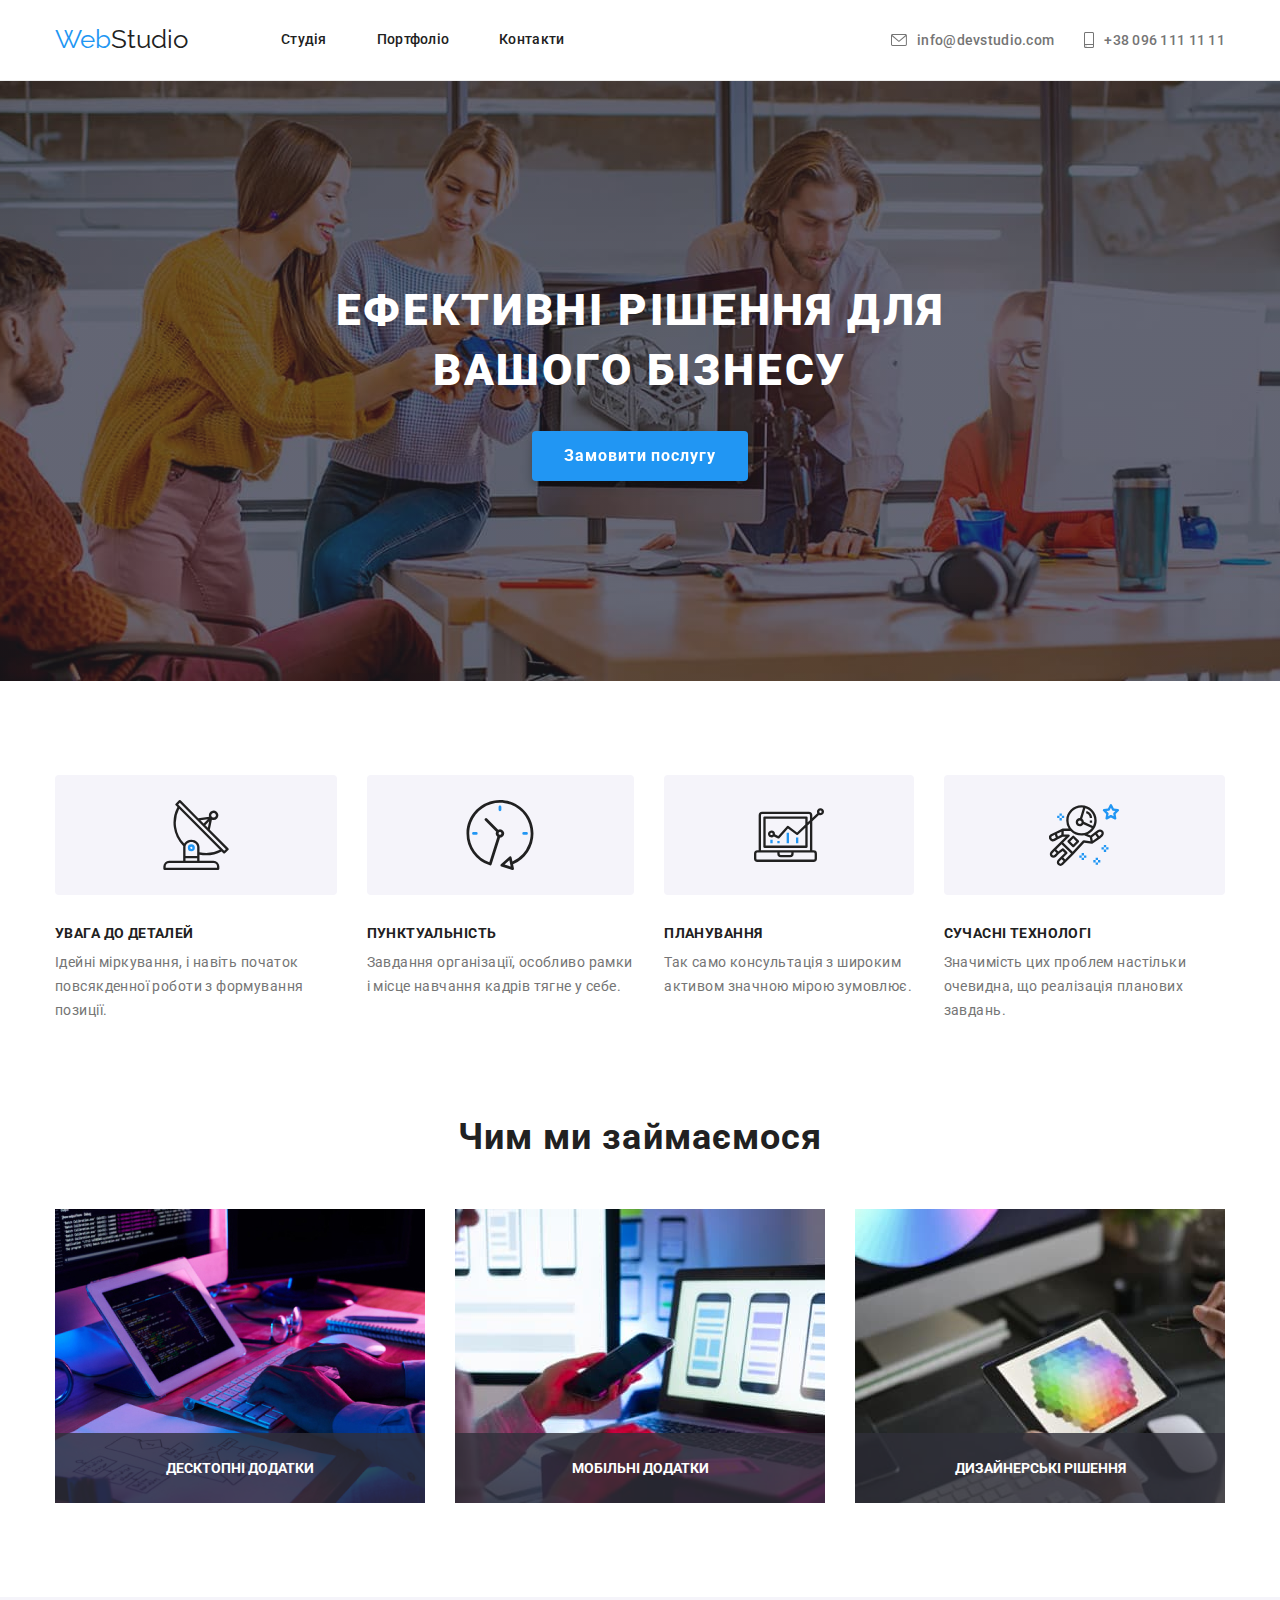
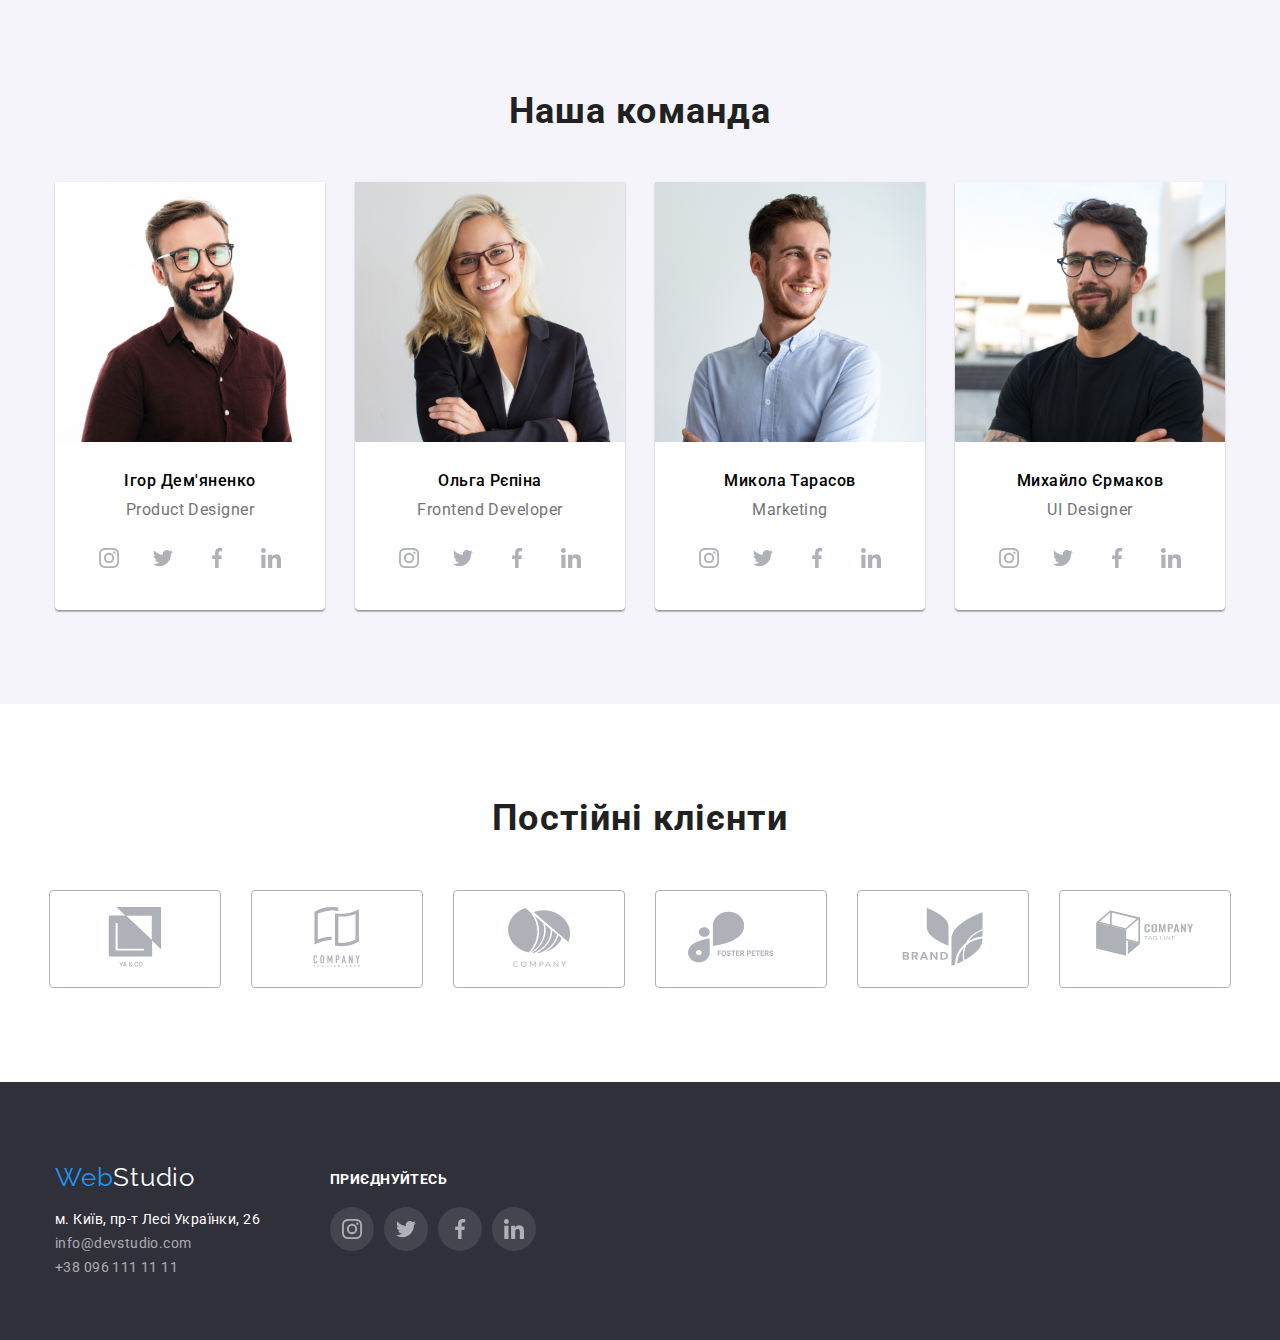
==== index.html @ 9980bf6d "нова домашня робота" ====
<!DOCTYPE html>
<html lang="uk">

<head>
  <meta charset="UTF-8" />
  <meta http-equiv="X-UA-Compatible" content="IE=edge" />
  <meta name="viewport" content="width=device-width, initial-scale=1.0" />
  <title>Студія</title>
  <link rel="stylesheet"
    href="https://cdnjs.cloudflare.com/ajax/libs/modern-normalize/1.1.0/modern-normalize.min.css" />
  <link rel="stylesheet" href="./CSS/styles.css" />
  <link href="https://fonts.googleapis.com/css2?family=Raleway:wght@700&family=Roboto:wght@400;500;700;900&display=swap"
    rel="stylesheet" />
</head>

<body class="body">
  <header class="header">
    <div class="container">
      <section class="header-section">
        <a href="/" class="header-logo"> <span class="header-logo-web">Web</span>Studio </a>
        <nav class="header-position">
          <ul class="header-nav">
            <li>
              <a href="./index.html" class="header-nav-link header-link-after">Студія</a>
            </li>
            <li>
              <a href="./portfolio.html" class="header-nav-link header-link-after">Портфоліо</a>
            </li>
            <li>
              <a href="#" class="header-nav-link header-link-after">Контакти</a>
            </li>
          </ul>
        </nav>
        <ul class="header-contacts">
          <li class="header-contacts-img">
            <a href="mailto:info@devstudio.com" class="header-contacts-link">
              <svg width="16" height="12" class="header-contacts-svg">
                <use href="./images/icons.svg#icon-envelope"></use>
              </svg>
              info@devstudio.com
            </a>
          </li>
          <li class="header-contacts-img">
            <a href="tel:+380961111111" class="header-contacts-link">
              <svg width="10" height="16" class="header-contacts-svg">
                <use href="./images/icons.svg#icon-smartphone"></use>
              </svg>
              +38 096 111 11 11</a>
          </li>
        </ul>
      </section>
    </div>
  </header>
  <main>
    <section class="main-title">
      <div class="container">
        <h1 class="title-h">Ефективні рішення для вашого бізнесу</h1>
        <button type="button" class="main-title-button" data-modal-open>Замовити послугу</button>
      </div>
    </section>

    <section class="main-benefits section">
      <div class="container">
        <h2 class="visually-hidden">Наші переваги</h2>
        <ul class="main-benefits-list">
          <li>
            <div class="benefits-icons">
              <svg width="70" height="70">
                <use href="./images/icons.svg#icon-antenna"></use>
              </svg>
            </div>
            <h3 class="main-benefits-title">УВАГА ДО ДЕТАЛЕЙ</h3>
            <p class="main-benefits-title-paragraph">
              Iдейні міркування, і навіть початок повсякденної роботи з формування позиції.
            </p>
          </li>
          <li>
            <div class="benefits-icons">
              <svg width="70" height="70">
                <use href="./images/icons.svg#icon-clock"></use>
              </svg>
            </div>
            <h3 class="main-benefits-title">ПУНКТУАЛЬНІСТЬ</h3>
            <p class="main-benefits-title-paragraph">
              Завдання організації, особливо рамки і місце навчання кадрів тягне у себе.
            </p>
          </li>
          <li>
            <div class="benefits-icons">
              <svg width="70" height="70">
                <use href="./images/icons.svg#icon-diagram"></use>
              </svg>
            </div>
            <h3 class="main-benefits-title">ПЛАНУВАННЯ</h3>
            <p class="main-benefits-title-paragraph">
              Так само консультація з широким активом значною мірою зумовлює.
            </p>
          </li>
          <li>
            <div class="benefits-icons">
              <svg width="70" height="70">
                <use href="./images/icons.svg#icon-astronaut"></use>
              </svg>
            </div>
            <h3 class="main-benefits-title">СУЧАСНІ ТЕХНОЛОГІ</h3>
            <p class="main-benefits-title-paragraph">
              Значимість цих проблем настільки очевидна, що реалізація планових завдань.
            </p>
          </li>
        </ul>
      </div>
    </section>
    <section class="section we-do">
      <div class="container">
        <h2 class="section-h">Чим ми займаємося</h2>
        <ul class="main-list">
          <li class="we-do-list">
            <img src="images/box1(1).jpg" alt="пише код" width="370"  />
            <h3 class="list-hover ">Десктопні додатки</h3>
          </li>
          <li class="we-do-list">
            <img src="images/box2.jpg" alt="дивиться в телефон" width="370" />
            <h3 class="list-hover">Мобільні додатки</h3>
          </li>
          <li class="we-do-list">
            <img src="images/box3.jpg" alt="тримає планшет" width="370" />
            <h3 class="list-hover">Дизайнерські рішення</h3>
          </li>
        </ul>
      </div>
    </section>
    <section class="section main-team">
      <div class="container">
        <h2 class="section-h">Наша команда</h2>
        <ul class="main-list">
          <li class="team-list-box">
            <img src="images/igor.jpg" alt="igor" width="270" />
            <h3 class="main-team-name">Ігор Дем'яненко</h3>
            <p class="main-team-position">Product Designer</p>
            <div class="main-team-social">
              <div>
                <a href="#" class="main-team-container">
                  <svg width="20" height="20">
                    <use href="./images/icons.svg#icon-instagram" class="team-icon"></use>
                  </svg>
                </a>
              </div>
              <div>
                <a href="#" class="main-team-container">
                  <svg width="20" height="20">
                    <use href="./images/icons.svg#icon-twitter" class="team-icon"></use>
                  </svg>
                </a>
              </div>
              <div>
                <a href="#" class="main-team-container">
                  <svg width="20" height="20">
                    <use href="./images/icons.svg#icon-facebook" class="team-icon"></use>
                  </svg>
                </a>
              </div>
              <div>
                <a href="#" class="main-team-container">
                  <svg width="20" height="20">
                    <use href="./images/icons.svg#icon-linkedin" class="team-icon"></use>
                  </svg>
                </a>
              </div>
            </div>
          </li>
          <li class="team-list-box">
            <img src="images/olga.jpg" alt="olga" width="270" />
            <h3 class="main-team-name">Ольга Рєпіна</h3>
            <p class="main-team-position">Frontend Developer</p>
            <div class="main-team-social">
              <div>
                <a href="#" class="main-team-container">
                  <svg width="20" height="20">
                    <use href="./images/icons.svg#icon-instagram" class="team-icon"></use>
                  </svg>
                </a>
              </div>
              <div>
                <a href="#" class="main-team-container">
                  <svg width="20" height="20">
                    <use href="./images/icons.svg#icon-twitter" class="team-icon"></use>
                  </svg>
                </a>
              </div>
              <div>
                <a href="#" class="main-team-container">
                  <svg width="20" height="20">
                    <use href="./images/icons.svg#icon-facebook" class="team-icon"></use>
                  </svg>
                </a>
              </div>
              <div>
                <a href="#" class="main-team-container">
                  <svg width="20" height="20">
                    <use href="./images/icons.svg#icon-linkedin" class="team-icon"></use>
                  </svg>
                </a>
              </div>
            </div>
          </li>
          <li class="team-list-box">
            <img src="images/mukola.jpg" alt="mukola" width="270" />
            <h3 class="main-team-name">Микола Тарасов</h3>
            <p class="main-team-position">Marketing</p>
            <div class="main-team-social">
              <div>
                <a href="#" class="main-team-container">
                  <svg width="20" height="20">
                    <use href="./images/icons.svg#icon-instagram" class="team-icon"></use>
                  </svg>
                </a>
              </div>
              <div>
                <a href="#" class="main-team-container">
                  <svg width="20" height="20">
                    <use href="./images/icons.svg#icon-twitter" class="team-icon"></use>
                  </svg>
                </a>
              </div>
              <div>
                <a href="#" class="main-team-container">
                  <svg width="20" height="20">
                    <use href="./images/icons.svg#icon-facebook" class="team-icon"></use>
                  </svg>
                </a>
              </div>
              <div>
                <a href="#" class="main-team-container">
                  <svg width="20" height="20">
                    <use href="./images/icons.svg#icon-linkedin" class="team-icon"></use>
                  </svg>
                </a>
              </div>
            </div>
          </li>
          <li class="team-list-box">
            <img src="images/misha.jpg" alt="misha" width="270" />
            <h3 class="main-team-name">Михайло Єрмаков</h3>
            <p class="main-team-position">UI Designer</p>
            <div class="main-team-social">
              <div>
                <a href="#" class="main-team-container">
                  <svg width="20" height="20">
                    <use href="./images/icons.svg#icon-instagram" class="team-icon"></use>
                  </svg>
                </a>
              </div>
              <div>
                <a href="#" class="main-team-container">
                  <svg width="20" height="20">
                    <use href="./images/icons.svg#icon-twitter" class="team-icon"></use>
                  </svg>
                </a>
              </div>
              <div>
                <a href="#" class="main-team-container">
                  <svg width="20" height="20">
                    <use href="./images/icons.svg#icon-facebook" class="team-icon"></use>
                  </svg>
                </a>
              </div>
              <div>
                <a href="#" class="main-team-container">
                  <svg width="20" height="20">
                    <use href="./images/icons.svg#icon-linkedin" class="team-icon"></use>
                  </svg>
                </a>
              </div>
            </div>
          </li>
        </ul>
      </div>
    </section>
    <section class="section">
      <div class="container">
        <h2 class="section-h">Постійні клієнти</h2>
        <ul class="logo-icon">
          <li class="logo-border">
            <svg width="106" height="60">
              <use href="./images/icons.svg#icon-yaco"></use>
            </svg>
          </li>
          <li class="logo-border">
            <svg width="106" height="60">
              <use href="./images/icons.svg#icon-tagline"></use>
            </svg>
          </li>
          <li class="logo-border">
            <svg width="106" height="60">
              <use href="./images/icons.svg#icon-company"></use>
            </svg>
          </li>
          <li class="logo-border">
            <svg width="106" height="60">
              <use href="./images/icons.svg#icon-foster"></use>
            </svg>
          </li>
          <li class="logo-border">
            <svg width="106" height="60">
              <use href="./images/icons.svg#icon-brand"></use>
            </svg>
          </li>
          <li class="logo-border">
            <svg width="106" height="60">
              <use href="./images/icons.svg#icon-company-tag"></use>
            </svg>
          </li>
        </ul>
      </div>
    </section>
  </main>

  <footer class="footer">
    <div class="container container-footer">

      <address class="footer-address">
        <a href="/" class="footer-link"> <span class="footer-web">Web</span>Studio </a>
        <ul class="footer-list">
          <li>
            <a href="https://goo.gl/maps/Bems6BewsbCnmsFR9" class="footer-list-adres">м. Київ, пр-т Лесі Українки,
              26</a>
          </li>
          <li>
            <a href="mailto:info@devstudio.com" class="footer-list-contacts">info@devstudio.com</a>
          </li>
          <li><a href="tel:+380961111111" class="footer-list-contacts">+38 096 111 11 11</a></li>
        </ul>
      </address>
      <div>
        <h3 class="footer-title">приєднуйтесь</h3>
        <ul class="footer-social">
          <li>
            <a href="#" class="footer-container">
              <svg width="20" height="20">
                <use href="./images/icons.svg#icon-instagram" class="team-icon"></use>
              </svg>
            </a>
          </li>
          <li>
            <a href="#" class="footer-container">
              <svg width="20" height="20">
                <use href="./images/icons.svg#icon-twitter" class="team-icon"></use>
              </svg>
            </a>
          </li>
          <li>
            <a href="#" class="footer-container"">
              <svg width=" 20" height="20">
              <use href="./images/icons.svg#icon-facebook" class="team-icon"></use>
              </svg>
            </a>
          </li>
          <li>
            <a href="#" class="footer-container">
              <svg width="20" height="20">
                <use href="./images/icons.svg#icon-linkedin" class="team-icon"></use>
              </svg>
            </a>
          </li>
      </div>
    </div>

  </footer>
  <div class="backdrop is-hidden"data-modal>
  <div class="window">
    <button class="window-bottom" data-modal-close>
      <svg width="11" heigth="11">
        <use href="./images/icons.svg#icon-vector"></use>
      </svg>
    </button>
  </div>
  </div>
  <script src="./js/modal.js"></script>
</body>

</html>
---- CSS/styles.css ----
:root {
  --blue-color: #2196f3;
  --black-color: #212121;
  --gray-color: #757575;
  --white-color: #ffffff;
  --title-color: #2f303a;
  --team-color: #f5f4fa;
  --footer-mail-tel-color: rgba(255, 255, 255, 0.6);
  --type-footer-logo: 'Raleway';
  --font-family-ronoto: 'Roboto', sans-serif;
  --border-color: #ececec;
  --team-color-fon: rgba(47, 48, 58, 0.4);
  --team-icon-color:#AFB1B8;
  --footer-icon-background:rgba(255, 255, 255, 0.1);
  --time-hover:cubic-bezier(0.4, 0, 0.2, 1);
}
.body {
  font-family: var(--font-family-ronoto);
  font-style: normal;
}
h1,
h2,
h3,
p,
ul,
a {
  padding: 0px;
  margin: 0px;
}
ul{
   list-style: none;
}
/* HEADER */
.header {
  border-bottom: 1px solid var(--border-color);
}
.header-position {
  flex-grow: 3;
}
.header-section {
  display: flex;
  align-items: center;
  justify-content: space-around;
}
.container {
  max-width: 1200px;
  padding-left: 15px;
  padding-right: 15px;
  margin-left: auto;
  margin-right: auto;
}

.header-nav {
  position: relative;
  list-style: none;
  display: flex;
  margin-left: 93px;
  
}
.header-nav li {
  margin-right: 50px;
}
.header-nav-link:hover,
.header-contacts-link:hover{
  color: var(--blue-color);
}
.header-link-after:hover::after{
  opacity:1;
}

.header-contacts-link:hover .header-contacts-svg{
  fill: var(--blue-color);
}
.header-link-after::after{
  display:block;
  opacity: 0;
  transition: opacity 250ms var(--time-hover);
  position: absolute;
  width: 100%;
  height: 4px;
  left: 0;
  bottom: -1px;
  background-color: var(--blue-color);
  content:'';
  border-radius: 2px;
}


.header-nav-link {
  padding: 32px 0;
  position: relative;
  font-weight: 500;
  text-decoration: none;
  font-size: 14px;
  line-height: 1.42;
  color: var(--black-color);
  letter-spacing: 0.02em;
   transition: color 250ms var(--time-hover);
}
.header-logo-web {
  color: var(--blue-color);
}

.header-logo {
  margin-top: 24px;
  margin-bottom: 25px;

  margin-right: 0px;
  text-decoration: none;
  font-family: var(--type-footer-logo);
  font-size: 26px;
  line-height: 1.191;
  color: var(--black-color);
}

.header-contacts {
  list-style: none;
  font-weight: 500;
  display: flex;
  margin: 0 0 0 auto;
  gap: 30px;
}

.header-contacts-svg {
  margin-right: 10px;
  fill: var(--gray-color);
  
}

.header-contacts-img {
  display: flex;
  align-items: center;
  justify-content: center;
}
.header-contacts-link {
  display: flex;
  align-items: center;
  text-decoration: none;
  font-size: 14px;
  line-height: 1.142;
  color: var(--gray-color);
  letter-spacing: 0.02em;
   transition: color 250ms var(--time-hover);
}

/* MAIN*/

.main-title {
  max-width: 1600px;
  margin: 0 auto;
  padding-top: 200px;
  padding-bottom: 200px;
  background-color: var(--title-color);
  background-image: linear-gradient(to right, var(--team-color-fon), var(--team-color-fon)),
    url(../images/team-worling.jpg);
  background-repeat: no-repeat;
  background-size: cover;
  background-position: center;
}
.title-h {
  text-transform: uppercase;
  text-align: center;
  max-width: 696px;
  margin-top: 0;
  margin: 0 auto 30px;
  font-weight: 900;
  font-size: 44px;
  line-height: 1.363;
  color: var(--white-color);
  letter-spacing: 0.06em;
}
.main-title-button {
  display: block;
  padding: 10px 32px;
  margin: 0 auto;
  border-radius: 4px;
  border: 0px;
  font-family: var(--button-font-family);
  font-weight: 700;
  cursor: pointer;
  font-size: 16px;
  line-height: 1.875;
  letter-spacing: 0.06em;
  background-color: var(--blue-color);
  color: var(--white-color);
  filter: drop-shadow(0px 4px 4px rgba(0, 0, 0, 0.25));
}
.main-title-button:active{
  filter: drop-shadow(0px 12px 12px rgba(0, 0, 0, 0.25));
}
.visually-hidden {
  position: absolute;
  white-space: nowrap;
  width: 1px;
  height: 1px;
  overflow: hidden;
  border: 0;
  padding: 0;
  clip: rect(0 0 0 0);
  clip-path: inset(50%);
  margin: -1px;
}
.section {
  padding-top: 94px;
  padding-bottom: 94px;
}

.main-benefits-list {
  list-style: none;
  display: flex;
  gap: 30px;
}
.section-h {
  text-align: center;
  margin: 0 auto;
  font-size: 36px;
  line-height: 1.16;
  letter-spacing: 0.03em;
  color: var(--black-color);
}
.benefits-icons {
  padding: 25px 10px;
  display: flex;
  justify-content: center;
  align-items: center;
  background-color: var(--team-color);
  margin-bottom: 30px;
  border-radius: 4px;
}
.we-do {
  padding-top: 0px;
}

.main-benefits-title {
  margin-bottom: 10px;
  font-size: 14px;
  line-height: 1.142;
  color: var(--black-color);
  letter-spacing: 0.03em;
}
.main-benefits-title-paragraph {
  font-size: 14px;
  line-height: 1.714;
  color: var(--gray-color);
  letter-spacing: 0.03em;
}
.main-what-we-do-images {
  list-style: none;
  display: flex;
  gap: 30px;
  padding-top: 50px;
}
.main-team {
  background-color: var(--team-color);
  padding-bottom: 94px;
  padding-top: 94px;
}
.we-do-list{
  position: relative;
}
img {
display: block;
max-width: 100%;
height: auto;
}
.list-hover{
  width: 370px;
  height: 70px;
  left: 0;
  bottom: -0;
  font-size: 14px;
  line-height: 1.142;
  text-transform: uppercase;
  position: absolute;
  content:'';
  display: flex;
  align-items: center;
  justify-content: center;
  color: var(--white-color);
  background-color: rgba(47, 48, 58, 0.8);;
  transition: opacity 250ms var(--time-hover);
}

.main-list {
  list-style: none;
  display: flex;
  gap: 30px;
  padding-top: 50px;
}
.team-list-box {
  justify-content: center;
  border-radius: 0 0 4px 4px;
  box-shadow: 0px 1px 3px rgba(0, 0, 0, 0.12), 0px 1px 1px rgba(0, 0, 0, 0.14),
    0px 2px 1px rgba(0, 0, 0, 0.2);
  background-color: var(--white-color);
}
.main-team-name {
  padding: 30px 0 10px;
  text-align: center;
  font-weight: 500;
  font-size: 16px;
  line-height: 1.18;
  letter-spacing: 0.03em;
}
.main-team-position {
  padding-bottom: 16px;
  text-align: center;
  font-size: 16px;
  line-height: 1.18em;
  color: var(--gray-color);
  letter-spacing: 0.03em;
}
.main-team-social {
  height: 44px;
  gap: 10px;
  display: flex;
  align-items: center;
  justify-content: center;
  margin-bottom: 30px;
}
.main-team-container{
  display: flex;
  align-items: center;
  justify-content: center;
  width: 44px;
  height: 44px;
  border-radius: 50%;
  fill: var(--team-icon-color);
  transition: background-color,fill 250ms var(--time-hover);
}
.main-team-container:hover{
background-color: var(--blue-color);
fill: var(--white-color); 
}
.logo-icon{
  display: flex;
  align-items: center;
  justify-content: center;
  gap: 30px;
  padding-top:50px;
  
}
.logo-border{
  border: 1px solid var(--team-icon-color);
border-radius: 4px;
 padding: 16px 32px;
 fill:var(--team-icon-color);
  transition: border-color,fill 250ms var(--time-hover);
}
.logo-border:hover{
  border-color: var(--blue-color);
  fill: var(--blue-color);
}


/* FOOTER */
.footer {
  padding-top: 60px;
  padding-bottom: 60px;
  background-color: var(--title-color);
 
}
.footer-link {
  display:block;
  font-style: normal;
  list-style: none;
  margin-bottom: 15px;
  text-decoration: none;
  font-family: var(--type-footer-logo);
  font-size: 26px;
  line-height: 1.191;
  letter-spacing: 0.03em;
  color: var(--white-color);
}
.footer-web {
  color: var(--blue-color);
}

.footer-list {
  list-style: none;
  padding-bottom: 9px;
}
.footer-list:last-child {
  padding-bottom: 0;
}
.footer-address {
  padding-top: 20px;
  padding-right: 70px;
}

.footer-list-adres {
  font-style: normal;
  text-decoration: none;
  font-size: 14px;
  line-height: 1.71;
  color: var(--white-color);
  letter-spacing: 0.03em;
  transition: color 250ms var(--time-hover);
}
.footer-list-contacts {
  font-style: normal;
  text-decoration: none;
  font-size: 14px;
  line-height: 1.71;
  color: var(--footer-mail-tel-color);
  letter-spacing: 0.03em;
   transition: color 250ms var(--time-hover);
}

.footer-list-adres:hover,
.footer-list-contacts:hover {
  color: var(--blue-color);
}
.footer-container{
  display: flex;
  align-items: center;
  justify-content: center;
  width: 44px;
  height: 44px;
  border-radius: 50%;
  fill: var(--team-icon-color);
  background-color: var(--footer-icon-background);
  transition: fill,background-color 250ms var(--time-hover);

  
}
.footer-container:hover{
fill: var(--white-color);
background-color: var(--blue-color); 

}
.container-footer{
  display:flex;
  align-items: center;
  padding-right: 70px;
  
}
.footer-social{
  display: flex;
  align-items: center;
  justify-content: center;
  gap: 10px;
}
.footer-title{
  margin-bottom: 20px;
  font-size: 14px;
line-height: 16px;
letter-spacing: 0.03em;
text-transform: uppercase;
color: var(--white-color);
}

/* PORTFOLIO */
.main-button-list {
  list-style: none;
  display: flex;
  justify-content: center;
  gap: 8px;
}
.portfolio-button-list {
  padding: 6px 22px;
  border-radius: 4px;
  font-family: var(--button-font-family);
  cursor: pointer;
  font-size: 16px;
  line-height: 1.625;
  letter-spacing: 0.03em;
  border: none;
  font-weight: 500;
}

.portfolio-button-list:hover {
  color: var(--white-color);
  background-color: var(--blue-color);
  box-shadow: 0px 3px 1px rgba(0, 0, 0, 0.1), 0px 1px 2px rgba(0, 0, 0, 0.08), 0px 2px 2px rgba(0, 0, 0, 0.12);
border-radius: 4px;
}
.main-portfolio-list {
  padding-top: 34px;
  list-style: none;
  display: flex;
  flex-wrap: wrap;
  gap: 30px;
  transition: opacity 250ms var(--time-hover);
}
 
 .portfolio-hower-box{
  position: relative;
  overflow: hidden;
 }
 
   .portfolio-list-box:hover{
  box-shadow: 0px 1px 1px rgba(0, 0, 0, 0.12), 0px 4px 4px rgba(0, 0, 0, 0.06),
   1px 4px 6px rgba(0, 0, 0, 0.16); 
 }
 .portfolio-list-box:hover .portfolio-hover-text{
  opacity: 1; 
   transform: translateY(0%);
 }

.main-portfolio-titel {
  padding-left: 24px;
  padding-top: 20px;
  padding-bottom: 4px;
  font-size: 18px;
  line-height: 2;
  letter-spacing: 0.03em;
}
.main-portfolio-paragraph {
  margin-left: 24px;
  font-size: 16px;
  line-height: 1.875;
  color: var(--gray-color);
  letter-spacing: 0.03em;
}
.box-text {
  border-left: 1px solid var(--border-color);
  border-bottom: 1px solid var(--border-color);
  border-right: 1px solid var(--border-color);
  padding-bottom: 24px;
}

.portfolio-hover-text{
  width: 370px;
  height: 294px;
  position: absolute;
  opacity: 0;
  content: '';
  transform: translateY(100%);
  background-color: rgba(33, 150, 243, 0.9);
  color: var(--white-color);
   transition: opacity 250ms var(--time-hover),transform 250ms var(--time-hover);
}
.portfolio-hower-paragraph{
  font-size: 18px;
  line-height: 28px;
  letter-spacing: 0.03em;
  padding: 63px 24px;
  
} 


/* Window */

.backdrop{
  position: fixed;
  background-color: rgba(0, 0, 0, 0.2);
  transition: opacity 250ms var(--time-hover),visibility  250ms var(--time-hover);
  top: 0;
  left: 0;
  width: 100%;
  height:100%;
}

 
.backdrop.is-hidden {
  visibility: hidden; 
  opacity: 0;
  pointer-events: none;
  
} 
 .backdrop.is-hidden .window{
  transform: translate(-50%, -50%) scale(1.2);
} 

.window{
  position: absolute;
  top: 50%;
  left: 50%;
  transform: translate(-50%, -50%) scale(1);
  min-width: 528px;
  min-height: 581px;
  padding: 15px;
  background-color: var(--white-color);
  border-radius: 4px;
  transition: transform 250ms var(--time-hover);
  box-shadow: 0px 1px 3px rgba(0, 0, 0, 0.12), 0px 1px 1px rgba(0, 0, 0, 0.14),
   0px 2px 1px rgba(0, 0, 0, 0.2);
}
.window-bottom{
  position: absolute;
  width: 30px;
  height: 30px;
  right: 0;
  top: 0;
  margin: 8px 8px;
  border-radius: 50%;
  border: 1px solid rgba(0, 0, 0, 0.1);
  cursor: pointer;
  display: flex;
  align-items: center;
  justify-content: center;
  background-color: var(--white-color);
  transition: background-color, fill 250ms var(--time-hover);
}
.window-bottom:hover{
background-color: var(--blue-color);
fill: var(--white-color);
}
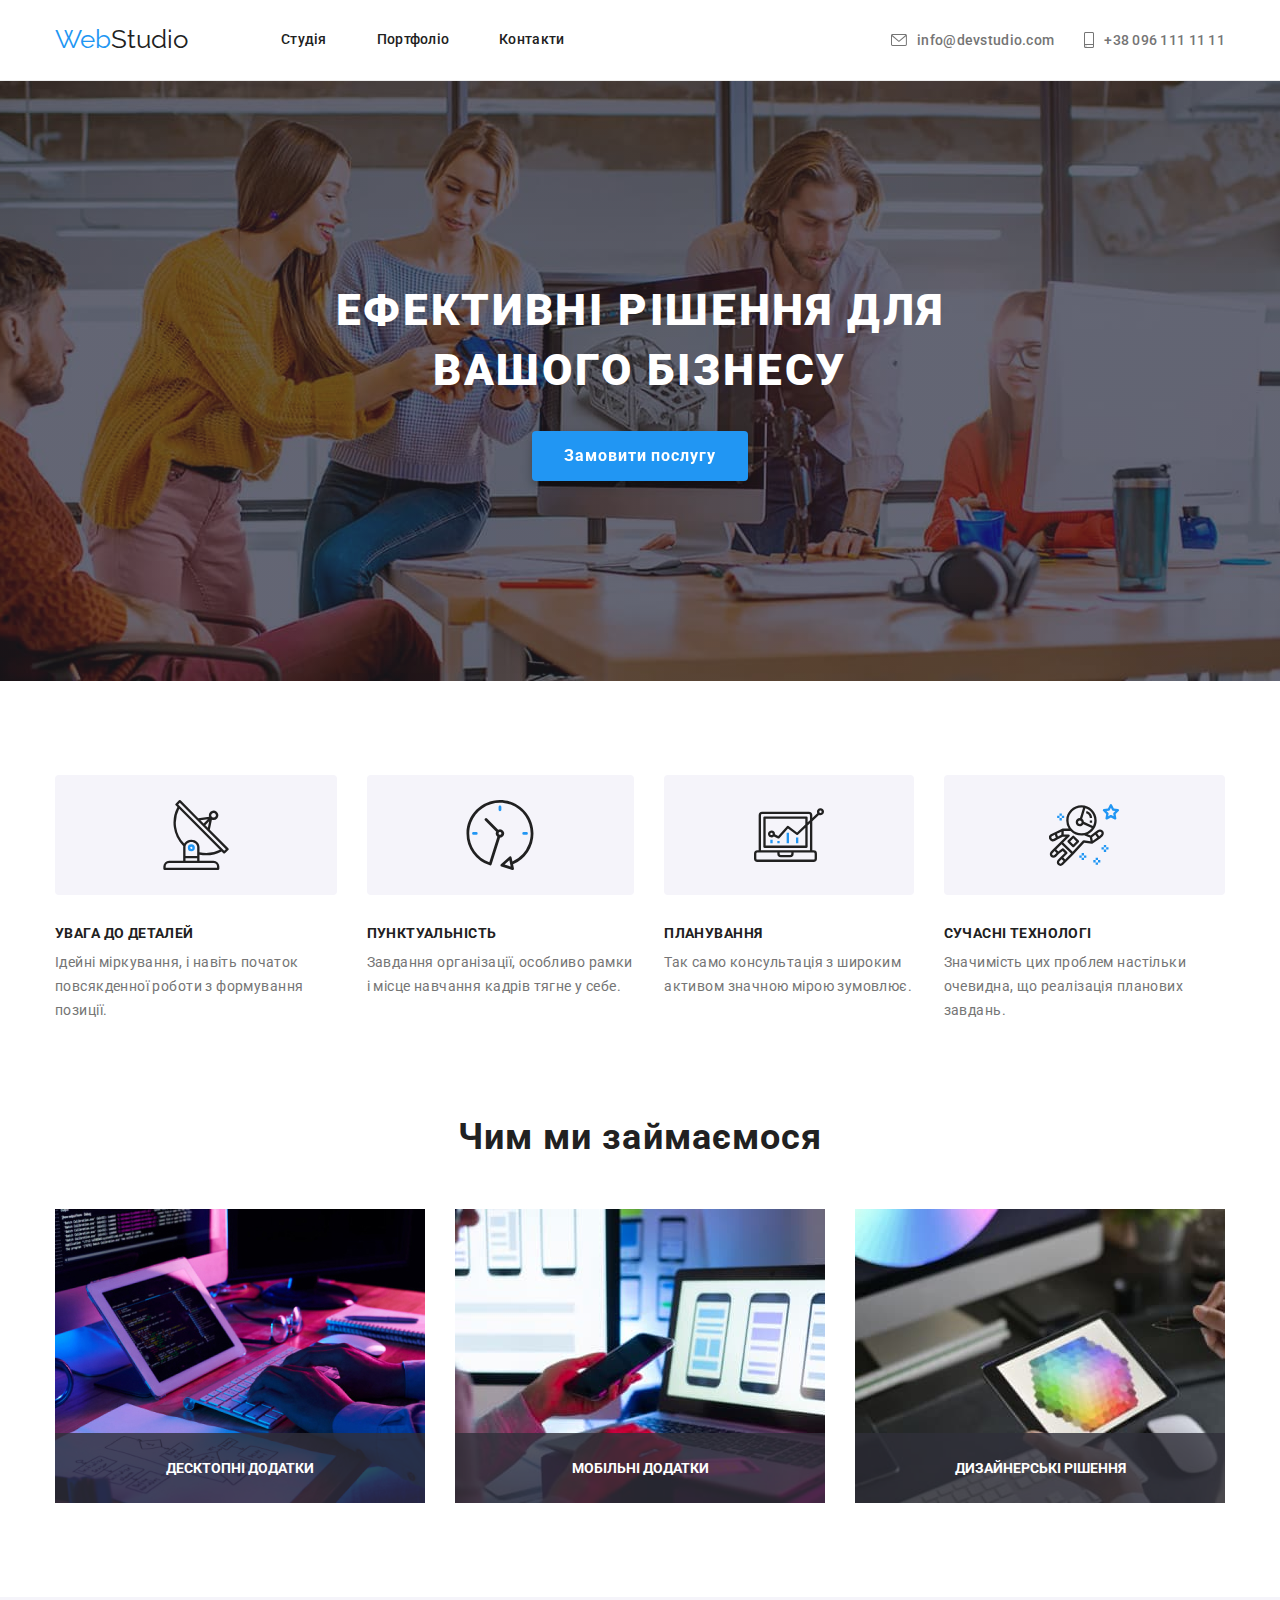
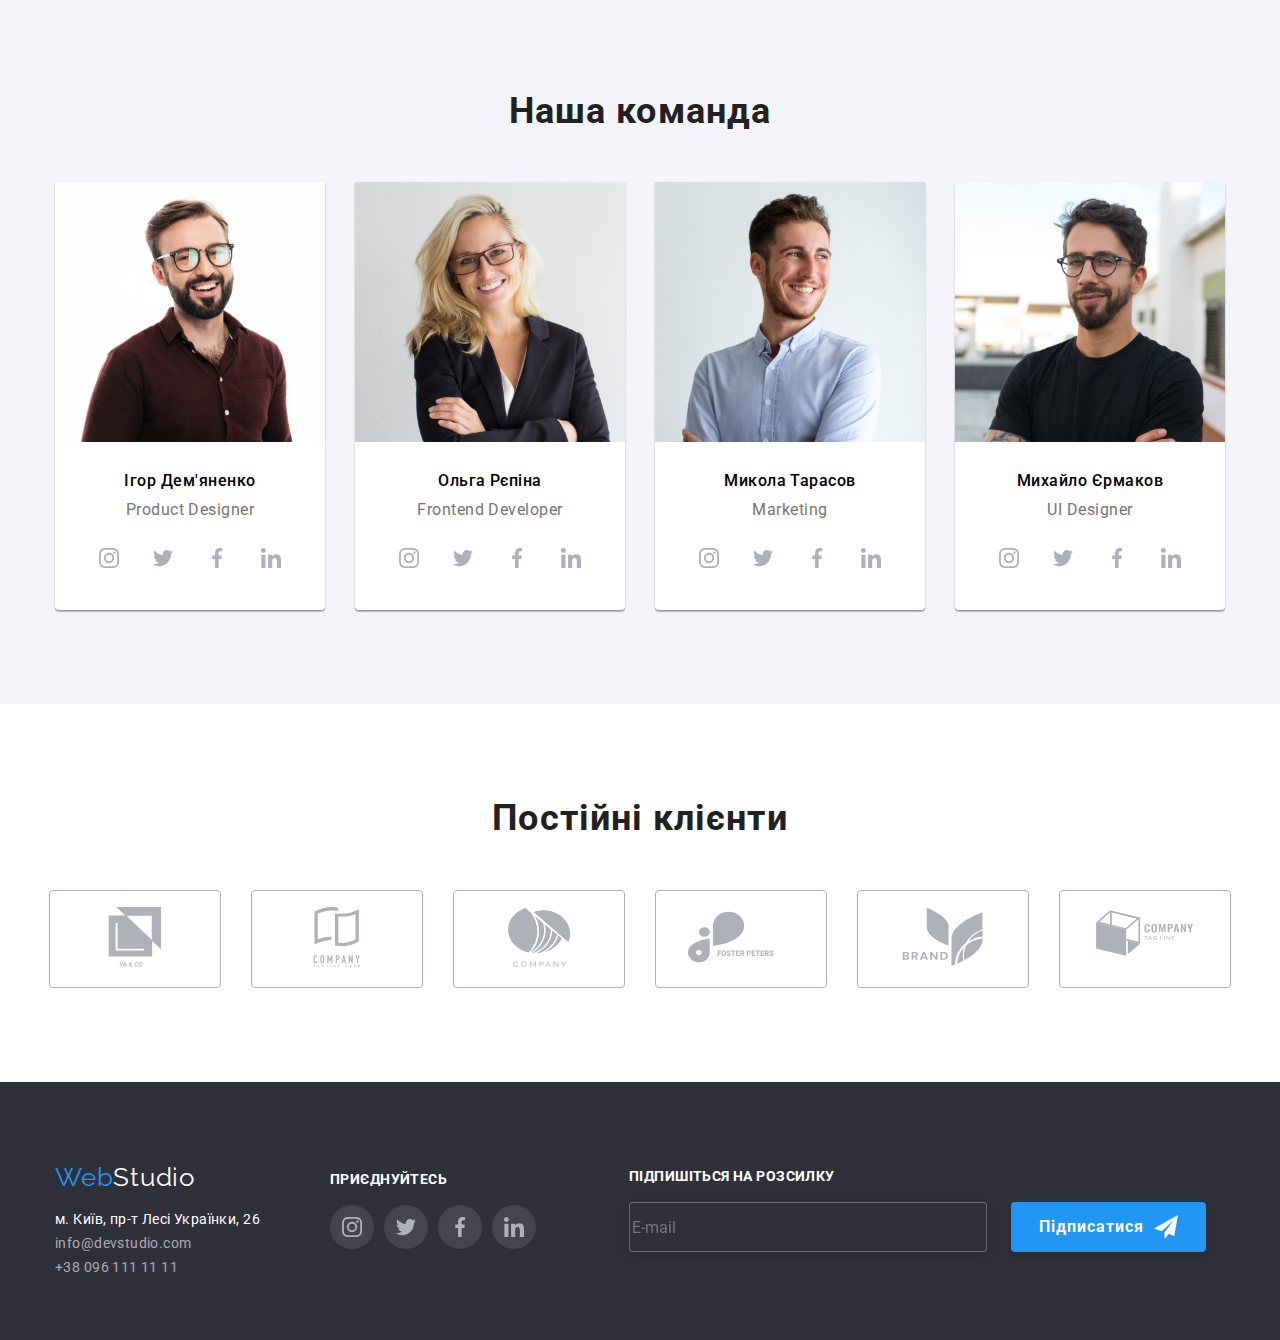
==== commit c8aea57b: "готова домашня" ====
--- a/index.html
+++ b/index.html
@@ -115,7 +115,7 @@
         <h2 class="section-h">Чим ми займаємося</h2>
         <ul class="main-list">
           <li class="we-do-list">
-            <img src="images/box1(1).jpg" alt="пише код" width="370"  />
+            <img src="images/box1(1).jpg" alt="пише код" width="370" />
             <h3 class="list-hover ">Десктопні додатки</h3>
           </li>
           <li class="we-do-list">
@@ -363,17 +363,64 @@
             </a>
           </li>
       </div>
+      <div>
+        <h3 class="footer-sign-up-title">Підпишіться на розсилку</h3>
+        <form class="footer-sign-up">
+          <input type="email" name="email" placeholder="E-mail" class="footer-sign-up-email" />
+          <button class="footer-sing-up-buttom">Підписатися
+            <svg width="24" height="24" class="footer-sign-up-icon">
+              <use href="./images/icons.svg#icon-send"></use>
+            </svg>
+          </button>
+        </form>
+      </div>
     </div>
 
   </footer>
-  <div class="backdrop is-hidden"data-modal>
-  <div class="window">
-    <button class="window-bottom" data-modal-close>
-      <svg width="11" heigth="11">
-        <use href="./images/icons.svg#icon-vector"></use>
-      </svg>
-    </button>
-  </div>
+  <div class="backdrop is-hidden" data-modal>
+    <div class="window">
+      <button class="window-bottom" data-modal-close>
+        <svg width="11" heigth="11">
+          <use href="./images/icons.svg#icon-vector"></use>
+        </svg>
+      </button>
+      <h2 class="window-titel">Залиште свої дані, ми вам передзвонимо</h2>
+        <form>
+          <label for="name" class="window-label">Ім'я</label>
+          <div class="window-box">
+            <input type="text" name="name" id="name" class="window-information">
+            <svg width="12" height="12" class="window-information-icon">
+              <use href="./images/icons.svg#icon-man"></use>
+            </svg>
+          </div>
+          <label for="name" class="window-label">Телефон</label>
+          <div class="window-box">
+            <input type="text" name="name" id="name" class="window-information">
+            <svg width="12" height="12" class="window-information-icon">
+              <use href="./images/icons.svg#icon-telefon"></use>
+            </svg>
+          </div>
+          <label for="name" class="window-label">Пошта</label>
+          <div class="window-box">
+            <input type="text" name="name" id="name" class="window-information">
+            <svg width="12" height="12" class="window-information-icon">
+              <use href="./images/icons.svg#icon-email"></use>
+            </svg>
+          </div>
+          <label for="coment" class="window-label">Коментар</label>
+          <textarea class="window-coment" name="coment" id="coment" placeholder="Введіть текст"></textarea>
+          <div class="window-checkbox-content">
+          <input class="window-checkbox visually-hidden" type="checkbox" name="window-checkbox" id="window-checkbox">
+          <svg width="16" height="15" class="window-checkbox-icon">
+            <use href="./images/icons.svg#icon-accepted"></use>
+          </svg>
+          <label class="window-checkbox" for="window-checkbox">Погоджуюся з розсилкою та приймаю
+            <a href="#" class="window-conditions">Умови договору</a>
+          </label>
+          </div>
+          <button type="submit" class="window-button-send">Відправити</button>
+        </form>
+    </div>
   </div>
   <script src="./js/modal.js"></script>
 </body>
--- a/CSS/styles.css
+++ b/CSS/styles.css
@@ -432,8 +432,11 @@
 .container-footer{
   display:flex;
   align-items: center;
+  
+  
+}
+.footer-address{
   padding-right: 70px;
-  
 }
 .footer-social{
   display: flex;
@@ -444,11 +447,64 @@
 .footer-title{
   margin-bottom: 20px;
   font-size: 14px;
-line-height: 16px;
+line-height: 0.875;
 letter-spacing: 0.03em;
 text-transform: uppercase;
 color: var(--white-color);
 }
+.footer-sign-up{
+  display: flex;
+  align-items: center;
+  justify-content: center;
+}
+.footer-sign-up-email{
+  width: 358px;
+  height: 50px;
+  margin-left: 93px;
+  margin-right: 12px;
+  
+  background-color: var(--title-color);
+  border: 1px solid rgba(255, 255, 255, 0.3);
+filter: drop-shadow(0px 4px 4px rgba(0, 0, 0, 0.15));
+border-radius: 4px;
+}
+.footer-sing-up-buttom{
+  display: flex;
+  align-items: center;
+  justify-content: center;
+  height: 50px;
+  padding: 10px 28px;
+  margin-left: 12px;
+  font-weight: 700;
+  font-size: 16px;
+  line-height: 0.5333;
+  letter-spacing: 0.06em; 
+  background-color: var(--blue-color);
+  fill: var(--white-color);
+  color: var(--white-color);
+  box-shadow: 0px 4px 4px rgba(0, 0, 0, 0.15);
+  border-radius: 4px;
+  border: 0px;
+   transition: background-color, fill, color 250ms var(--time-hover);
+}
+.footer-sign-up-icon{
+  margin-left: 10px;
+}
+.footer-sing-up-buttom:hover{
+  background-color:var(--white-color);
+  fill: var(--gray-color);
+  color: var(--gray-color);
+}
+.footer-sign-up-title{
+  margin-bottom: 20px;
+  margin-left: 93px;
+  font-size: 14px;
+line-height: 0.875;
+letter-spacing: 0.03em;
+text-transform: uppercase;
+color: var(--white-color);
+}
+
 
 /* PORTFOLIO */
 .main-button-list {
@@ -540,6 +596,8 @@
 } 
 
 
+
+
 /* Window */
 
 .backdrop{
@@ -570,7 +628,7 @@
   transform: translate(-50%, -50%) scale(1);
   min-width: 528px;
   min-height: 581px;
-  padding: 15px;
+  padding: 40px;
   background-color: var(--white-color);
   border-radius: 4px;
   transition: transform 250ms var(--time-hover);
@@ -594,6 +652,117 @@
   transition: background-color, fill 250ms var(--time-hover);
 }
 .window-bottom:hover{
-background-color: var(--blue-color);
-fill: var(--white-color);
-}
+
+fill: var(--blue-color);
+}
+input,label{
+  display: block;
+}
+.window-titel{
+  font-size: 20px;
+ line-height: 1.15px;
+ text-align: center;
+ letter-spacing: 0.03em;
+ margin-bottom: 12px;
+}
+.window-box {
+  position: relative;
+} 
+.window-information { 
+  width: 448px;
+  height: 40px;
+  padding-left: 32px;
+  border-radius: 4px;
+  border: 1px solid rgba(33, 33, 33, 0.2);
+  outline: none;
+}
+.window-information-icon {
+  position: absolute;
+  left: 10px;
+  top: 50%;
+  transform: translateY(-50%);
+}
+.window-information:focus{
+ border-color:var(--blue-color);
+}
+.window-information:focus + .window-information-icon{
+  fill: var(--blue-color);
+}
+.window-label{
+  margin-top: 10px;
+  font-size: 12px;
+ line-height: 14px;
+ letter-spacing: 0.01em;
+ color: var(--gray-color);
+}
+.window-coment{
+  width: 100%;
+  height: 120px;
+  padding: 12px 16px;
+  border: 1px solid rgba(33, 33, 33, 0.2);
+  border-radius: 4px;
+  resize: none;
+  outline: none;
+}
+.window-coment:focus{
+  border-color:var(--blue-color);
+}
+.window-checkbox-content{
+  position: relative;
+  margin-top: 20px;
+}
+.window-checkbox{
+  padding-left: 28px;
+   font-size: 14px;
+ line-height: 1.714;
+ text-decoration-line: underline;
+ color: var(--gray-color);
+}
+.window-checkbox::before{
+  content: "";
+  position: absolute;
+  width: 16px;
+  height: 15px;
+  left: 0px;
+  top: 50%;
+  transform: translateY(-50%);
+  opacity: 1;
+  border: 2px solid var(--black-color);
+  border-radius: 4px;
+  background-color: var(--white-color);
+  transition: opacity 250ms var(--time-hover);
+}
+.window-checkbox-icon{
+  position: absolute;
+  border-radius: 4px;
+  left: 0px;
+  top: 50%;
+  transform: translateY(-50%);
+  fill: var(--white-color);
+  background-color: var(--blue-color);
+
+}
+.window-checkbox:checked ~ .window-checkbox::before{
+  opacity: 0;
+}
+.window-conditions{
+  font-size: 14px;
+ line-height: 1.714;
+  color: var(--blue-color);
+  letter-spacing: 0.03em;
+ text-decoration-line: underline;
+
+}
+.window-button-send{
+  font-size: 16px;
+ line-height: 1.875;
+ letter-spacing: 0.06em;
+ padding: 10px 52px;
+  margin: 30px 124px 20px;
+  border-radius: 4px;
+  border: 0px;
+  cursor: pointer;
+ background-color: var(--blue-color);
+ color:var(--white-color);
+ box-shadow: 0px 4px 4px rgba(0, 0, 0, 0.15);
+}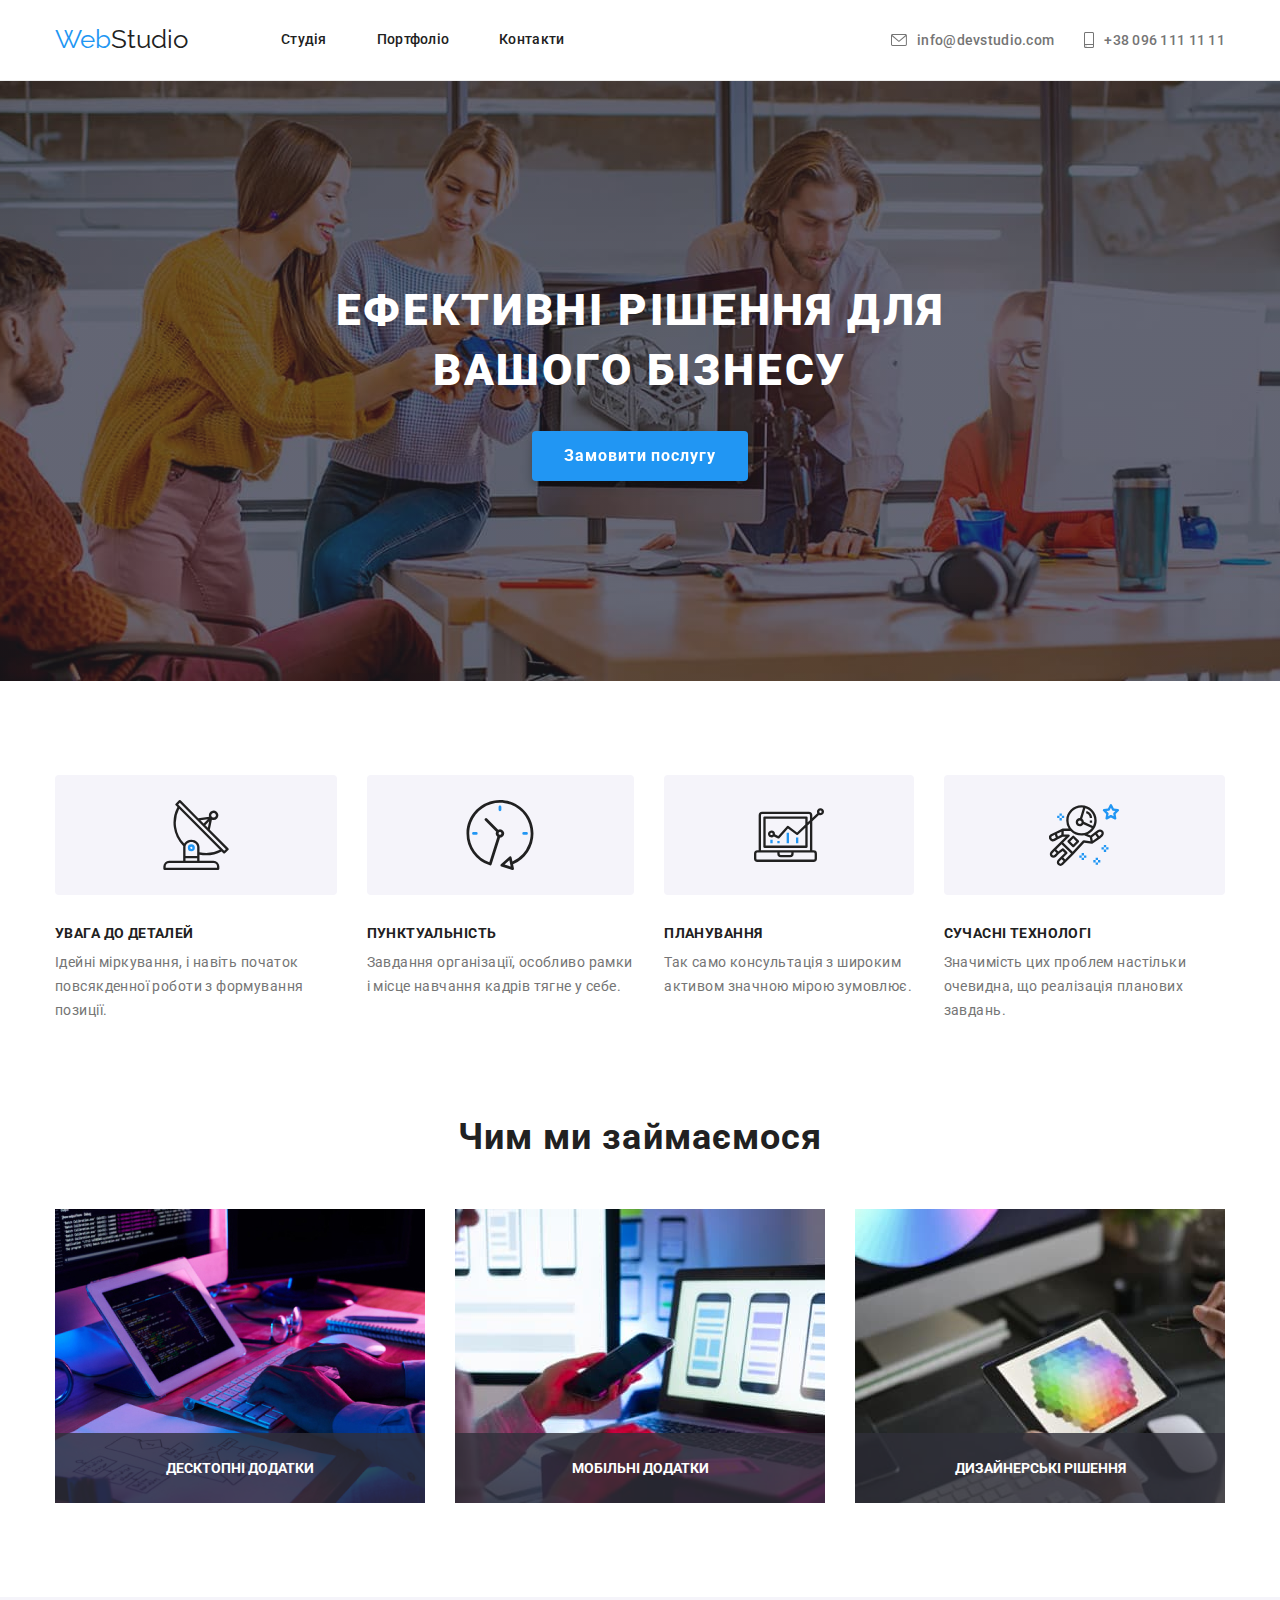
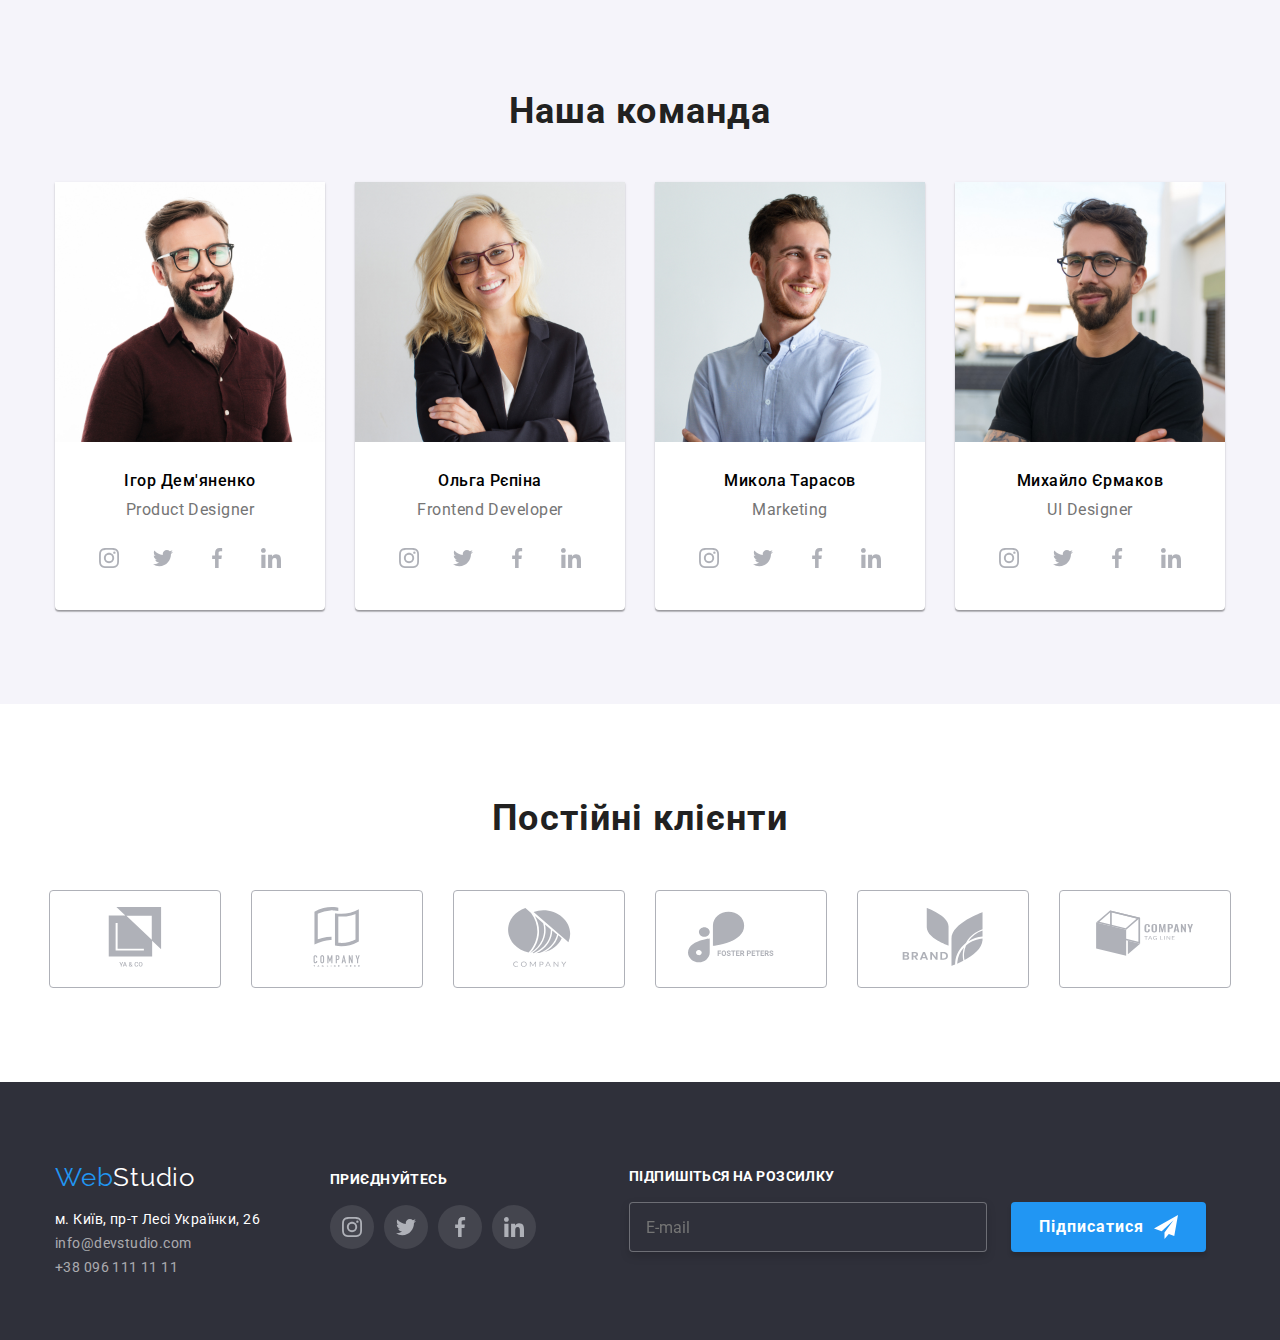
==== commit 5474b007: "готова дз" ====
--- a/index.html
+++ b/index.html
@@ -393,16 +393,16 @@
               <use href="./images/icons.svg#icon-man"></use>
             </svg>
           </div>
-          <label for="name" class="window-label">Телефон</label>
+          <label for="telefon" class="window-label">Телефон</label>
           <div class="window-box">
-            <input type="text" name="name" id="name" class="window-information">
+            <input type="tel" name="telefon" id="telefon" class="window-information">
             <svg width="12" height="12" class="window-information-icon">
               <use href="./images/icons.svg#icon-telefon"></use>
             </svg>
           </div>
-          <label for="name" class="window-label">Пошта</label>
+          <label for="email" class="window-label">Пошта</label>
           <div class="window-box">
-            <input type="text" name="name" id="name" class="window-information">
+            <input type="email" name="mail" id="mail" class="window-information">
             <svg width="12" height="12" class="window-information-icon">
               <use href="./images/icons.svg#icon-email"></use>
             </svg>
--- a/CSS/styles.css
+++ b/CSS/styles.css
@@ -462,6 +462,8 @@
   height: 50px;
   margin-left: 93px;
   margin-right: 12px;
+  padding-left: 16px;
+  outline: none;
   
   background-color: var(--title-color);
   border: 1px solid rgba(255, 255, 255, 0.3);
@@ -675,12 +677,14 @@
   border-radius: 4px;
   border: 1px solid rgba(33, 33, 33, 0.2);
   outline: none;
+   transition: border-color 250ms var(--time-hover);
 }
 .window-information-icon {
   position: absolute;
   left: 10px;
   top: 50%;
   transform: translateY(-50%);
+   transition: fill 250ms var(--time-hover);
 }
 .window-information:focus{
  border-color:var(--blue-color);
@@ -690,6 +694,7 @@
 }
 .window-label{
   margin-top: 10px;
+  margin-bottom: 4px;
   font-size: 12px;
  line-height: 14px;
  letter-spacing: 0.01em;
@@ -703,6 +708,7 @@
   border-radius: 4px;
   resize: none;
   outline: none;
+   transition: border-color 250ms var(--time-hover);
 }
 .window-coment:focus{
   border-color:var(--blue-color);
@@ -712,18 +718,20 @@
   margin-top: 20px;
 }
 .window-checkbox{
-  padding-left: 28px;
+  padding-left: 38px;
    font-size: 14px;
  line-height: 1.714;
  text-decoration-line: underline;
  color: var(--gray-color);
+ text-decoration: none;
+ cursor: pointer;
 }
 .window-checkbox::before{
   content: "";
   position: absolute;
   width: 16px;
   height: 15px;
-  left: 0px;
+  left: 12px;
   top: 50%;
   transform: translateY(-50%);
   opacity: 1;
@@ -731,15 +739,17 @@
   border-radius: 4px;
   background-color: var(--white-color);
   transition: opacity 250ms var(--time-hover);
+  cursor: pointer;
 }
 .window-checkbox-icon{
   position: absolute;
   border-radius: 4px;
-  left: 0px;
+  left: 12px;
   top: 50%;
   transform: translateY(-50%);
   fill: var(--white-color);
   background-color: var(--blue-color);
+  cursor: pointer;
 
 }
 .window-checkbox:checked ~ .window-checkbox::before{
@@ -754,11 +764,12 @@
 
 }
 .window-button-send{
+  display: block;
   font-size: 16px;
  line-height: 1.875;
  letter-spacing: 0.06em;
  padding: 10px 52px;
-  margin: 30px 124px 20px;
+  margin: 30px auto 20px;
   border-radius: 4px;
   border: 0px;
   cursor: pointer;
